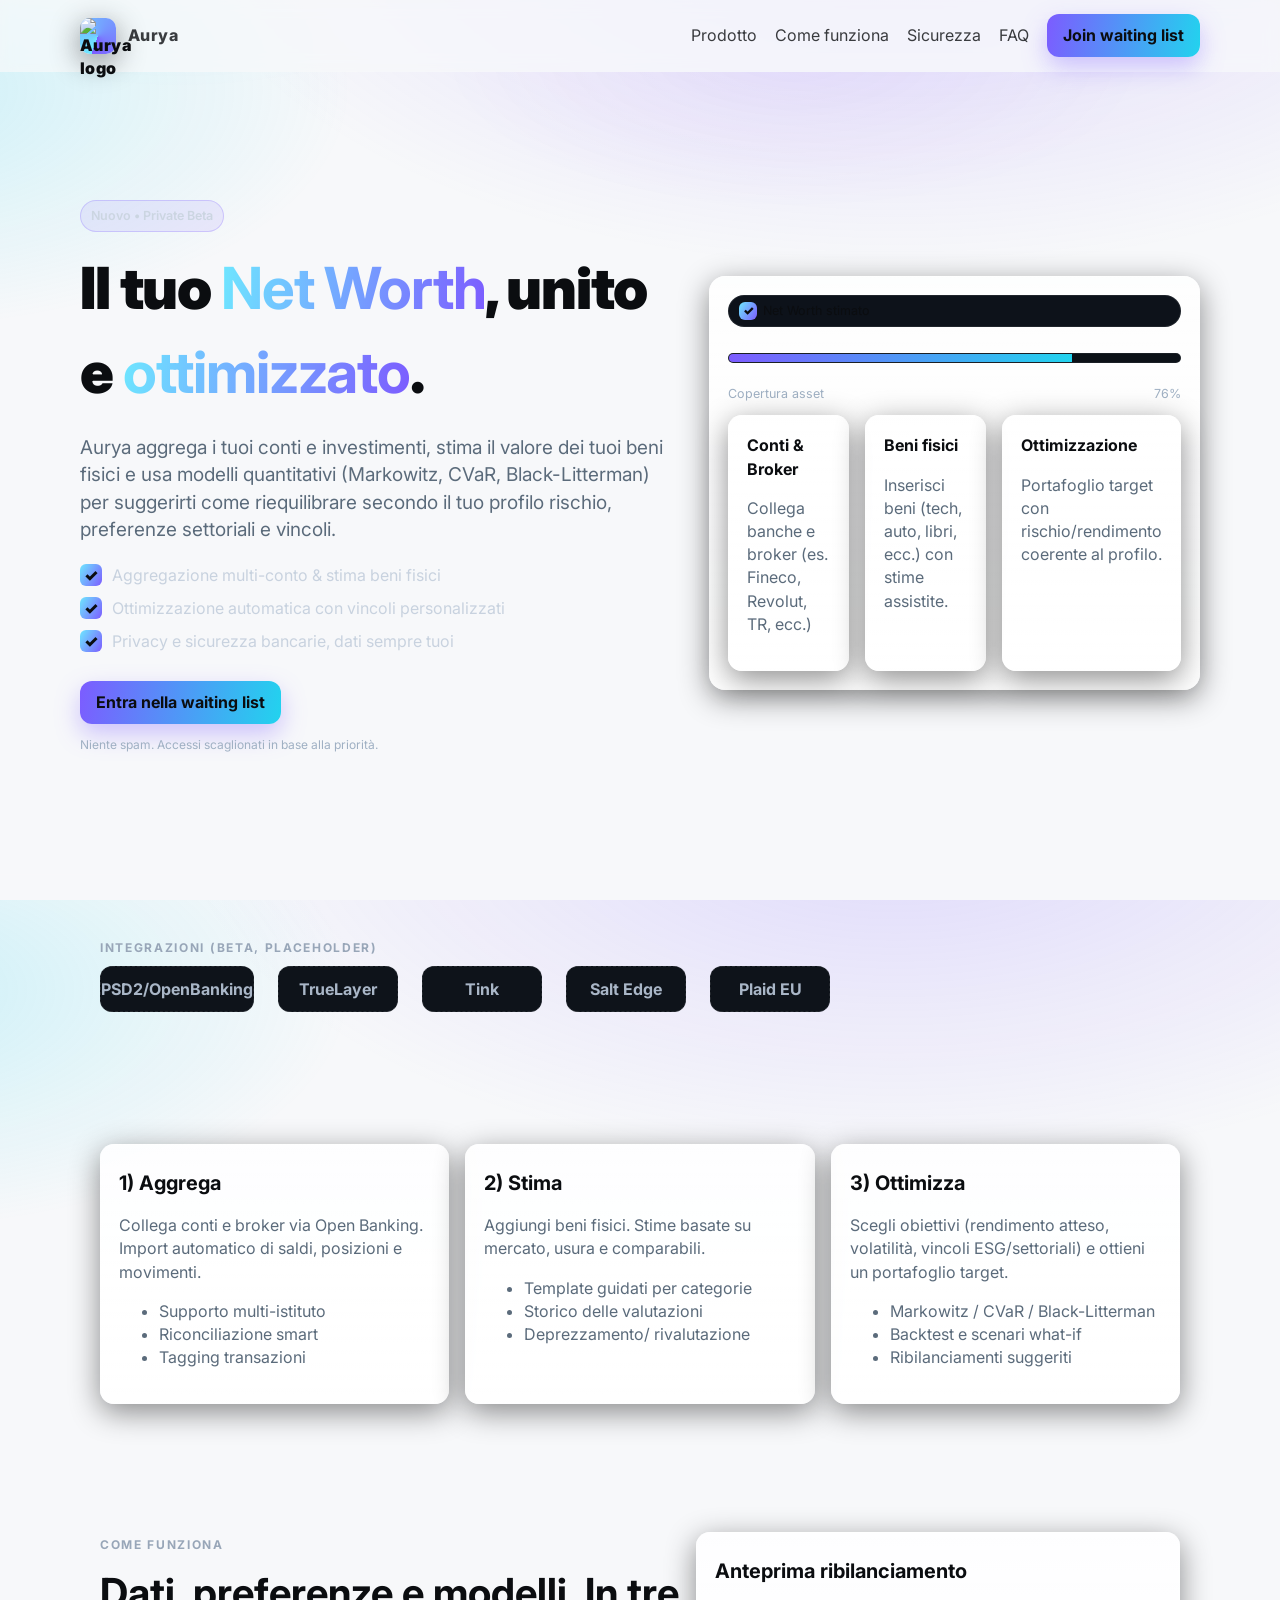
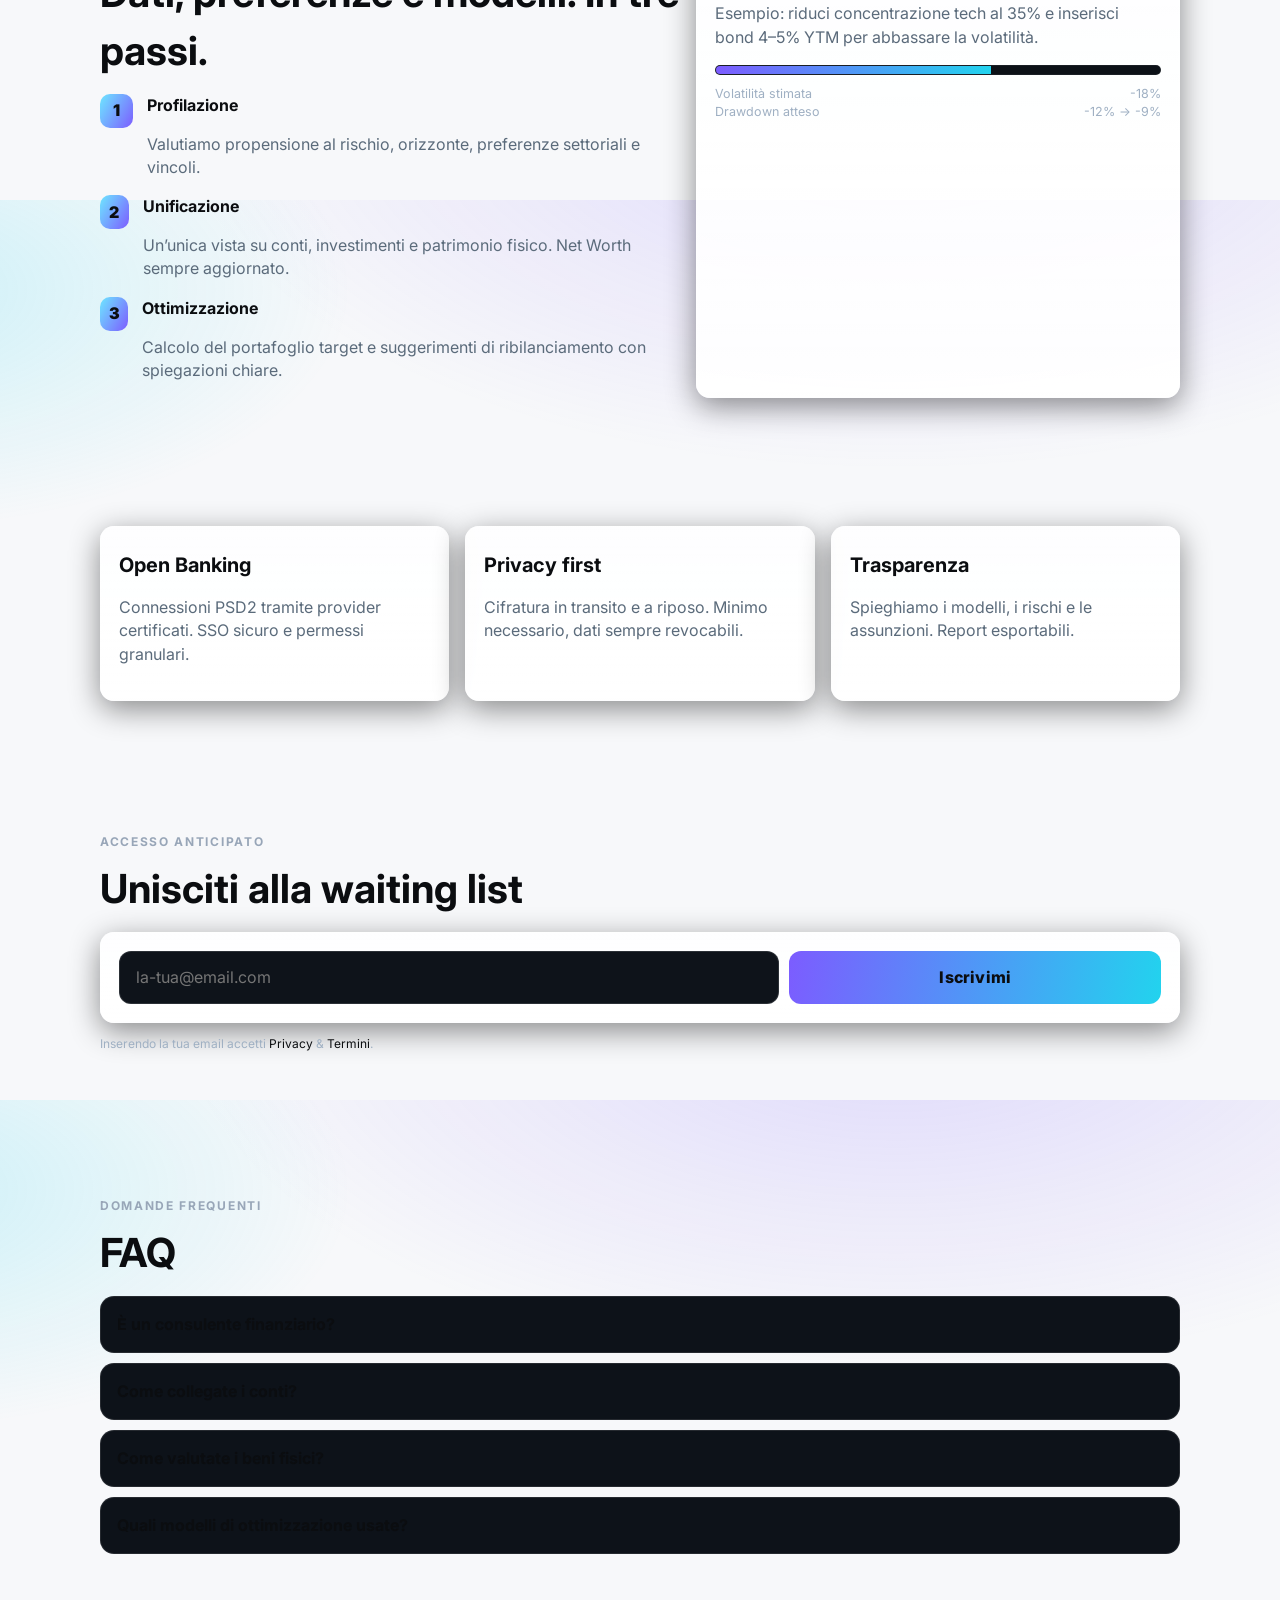
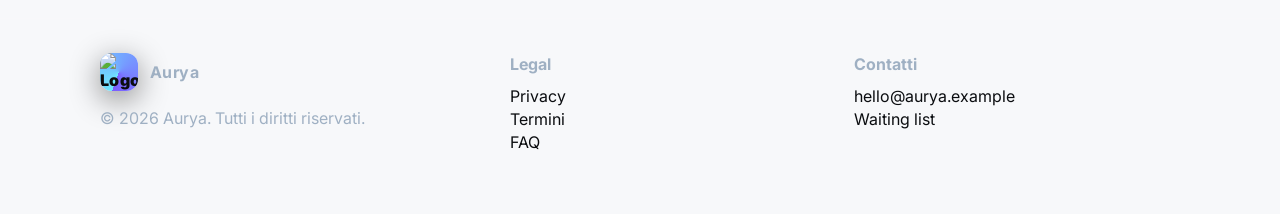
==== Website/Aurya.html @ f2fec332 "Prima versione completa: Aggregator + Website + Documents" ====
<!doctype html>
<html lang="it">
<head>
  <meta charset="utf-8" />
  <meta name="viewport" content="width=device-width, initial-scale=1" />
  <title>Aurya — Il tuo Net Worth, ottimizzato con matematica</title>
  <meta name="description" content="Aurya unisce portafogli e beni fisici per calcolare il tuo Net Worth in tempo reale e lo ottimizza con modelli quantitativi. Unisciti alla waiting list.">
  <link rel="icon" href="data:image/svg+xml,<svg xmlns=%22http://www.w3.org/2000/svg%22 viewBox=%220 0 100 100%22><text y=%22.9em%22 font-size=%2290%22>🎲</text></svg>">

  <!-- Open Graph -->
  <meta property="og:title" content="Aurya — Il tuo Net Worth, ottimizzato con matematica">
  <meta property="og:description" content="Aggrega conti, stima i tuoi beni fisici e ottimizza il portafoglio con modelli quantitativi.">
  <meta property="og:type" content="website">
  <meta property="og:image" content="https://aurya.example/og-image.png">
  <meta property="og:url" content="https://aurya.example">

  <!-- Fonts -->
  <link rel="preconnect" href="https://fonts.gstatic.com" crossorigin>
  <link href="https://fonts.googleapis.com/css2?family=Inter:wght@400;600;700;800&display=swap" rel="stylesheet">

  <style>
    :root{
      --bg: #0b0d10;
      --card: #11141a;
      --muted: #9aa4b2;
      --text: #e8eef7;
      --brand: #6ee7ff;       /* ciano */
      --brand-2:#7c5cff;      /* violet */
      --accent:#22d3ee;
      --ring: rgba(124,92,255,.35);
      --ok:#34d399; --warn:#f59e0b;
      --danger:#ef4444;
      --radius: 14px;
      --shadow: 0 8px 30px rgba(0,0,0,.45);
    }
    @media (prefers-color-scheme: light){
      :root{ --bg:#f7f8fa; --card:#ffffff; --text:#0b0d10; --muted:#5b6b7b; --ring:rgba(124,92,255,.2) }
      .hero::before{ opacity:.6 }
    }
    *{box-sizing:border-box} html,body{margin:0;height:100%}
    body{
      font-family:Inter,system-ui, -apple-system, Segoe UI, Roboto, Arial, "Apple Color Emoji","Segoe UI Emoji";
      background: radial-gradient(1200px 600px at 70% -10%, rgba(124,92,255,.20), transparent 60%),
                  radial-gradient(800px 400px at -10% 10%, rgba(34,211,238,.20), transparent 60%),
                  var(--bg);
      color:var(--text);
      line-height:1.45;
    }
    a{color:var(--text); text-decoration: none}
    .container{width:100%; max-width:1120px; margin:0 auto; padding:0 20px}

    /* Header */
    header{position:sticky; top:0; backdrop-filter:saturate(140%) blur(8px); background: color-mix(in oklab, var(--bg) 75%, transparent); z-index:40; border-bottom:1px solid rgba(255,255,255,.06)}
    .nav{display:flex; align-items:center; justify-content:space-between; padding:14px 0}
    .brand{display:flex; align-items:center; gap:12px; font-weight:800; letter-spacing:.4px}
    .logo{width:36px; height:36px; border-radius:10px; background:
      conic-gradient(from 200deg, var(--brand), var(--brand-2));
      display:grid; place-items:center; color:#0b0d10; font-weight:900; box-shadow:var(--shadow)}
    .nav a.mini{opacity:.8; transition:opacity .2s}
    .nav a.mini:hover{opacity:1}
    .cta{display:inline-grid; place-items:center; padding:10px 16px; border-radius:12px; font-weight:700; background:
      linear-gradient(100deg, var(--brand-2), var(--accent));
      box-shadow: 0 10px 24px rgba(124,92,255,.35); color:#0b0d10}
    .cta:hover{transform: translateY(-1px); transition:transform .15s}

    /* Hero */
    .hero{position:relative; overflow:hidden; border-bottom:1px solid rgba(255,255,255,.06)}
    .hero::before{
      content:"";
      position:absolute; inset:-20% -10% auto -10%;
      height:60%;
      background: radial-gradient(600px 260px at 60% 30%, rgba(126,58,242,.20), transparent 60%),
                  radial-gradient(500px 220px at 20% 10%, rgba(34,211,238,.18), transparent 60%);
      pointer-events:none; opacity:.35;
    }
    .hero-inner{display:grid; grid-template-columns:1.2fr 1fr; gap:40px; align-items:center; padding:64px 0 44px}
    @media (max-width: 920px){ .hero-inner{grid-template-columns:1fr; padding:40px 0} }
    .kicker{display:inline-flex; align-items:center; gap:10px; padding:6px 10px; border-radius:999px; background:rgba(124,92,255,.10); border:1px solid rgba(124,92,255,.25); color:#cbd5e1; font-weight:600; font-size:12.5px}
    .title{font-size: clamp(34px, 5.4vw, 58px); font-weight:900; letter-spacing:-.02em; margin:14px 0}
    .title strong{background: linear-gradient(100deg, var(--brand), var(--brand-2)); background-clip:text; -webkit-background-clip: text; color:transparent}
    .lead{font-size: clamp(16px, 2.4vw, 19px); color:var(--muted); max-width: 56ch}
    .points{display:grid; gap:10px; margin:20px 0 28px}
    .point{display:flex; align-items:flex-start; gap:10px; color:#c8d2df}
    .point .b{width:22px; height:22px; border-radius:6px; background:linear-gradient(120deg, var(--brand), var(--brand-2)); display:grid; place-items:center; font-weight:900; color:#0b0d10}
    .hero-card{
      background:linear-gradient(180deg, color-mix(in oklab, var(--card) 78%, transparent), color-mix(in oklab, var(--card) 92%, transparent));
      border:1px solid rgba(255,255,255,.08); padding:18px; border-radius:16px; box-shadow:var(--shadow)
    }
    .meter{
      margin:14px 0 10px; height:10px; background: #0c1117; border-radius:999px; overflow:hidden; border:1px solid rgba(255,255,255,.06)
    }
    .meter > span{display:block; height:100%; width:72%; background:linear-gradient(90deg, var(--brand-2), var(--accent))}
    .mini-stat{display:flex; justify-content:space-between; font-size:12.5px; color:#9fb0c3}

    /* Sections */
    section{padding:64px 0}
    .eyebrow{font-size:12px; text-transform:uppercase; letter-spacing:.14em; color:#98a6b8; font-weight:700}
    h2{font-size: clamp(26px, 4.2vw, 40px); margin:8px 0 14px}
    .grid{display:grid; gap:16px}
    .grid-3{grid-template-columns: repeat(3,1fr)}
    .grid-2{grid-template-columns: 1.2fr 1fr}
    @media (max-width: 960px){ .grid-3,.grid-2{grid-template-columns:1fr} }

    .card{
      background: linear-gradient(180deg, color-mix(in oklab, var(--card) 86%, transparent), color-mix(in oklab, var(--card) 94%, transparent));
      border:1px solid rgba(255,255,255,.08);
      border-radius: var(--radius);
      padding:18px;
      box-shadow: var(--shadow);
    }
    .card h3{margin:6px 0 6px; font-size:20px}
    .muted{color:var(--muted)}
    .chip{display:inline-flex; gap:6px; align-items:center; padding:6px 10px; border-radius:999px; background:#0d121a; border:1px solid rgba(255,255,255,.08); font-size:12.5px}
    .check{width:18px; height:18px; border-radius:6px; background:linear-gradient(120deg, var(--brand), var(--brand-2)); display:inline-grid; place-items:center; color:#0b0d10; font-weight:900}

    /* Form */
    .signup{display:grid; gap:10px; grid-template-columns:1.6fr .9fr}
    @media (max-width: 720px){ .signup{grid-template-columns:1fr} }
    input, button{
      font: inherit; border-radius:12px; padding:14px 16px; border:1px solid rgba(255,255,255,.12); background:#0e131a; color:var(--text);
      outline:none;
    }
    input:focus{border-color:var(--accent); box-shadow:0 0 0 6px var(--ring)}
    button{cursor:pointer; border:none; font-weight:800; letter-spacing:.2px; background:linear-gradient(100deg, var(--brand-2), var(--accent)); color:#0b0d10}
    button:hover{transform: translateY(-1px)}
    .note{font-size:12px; color:#9fb0c3}

    /* Marquee / logos */
    .strip{display:flex; overflow:auto; gap:24px; padding:10px 0 4px}
    .logo-badge{min-width:120px; height:46px; border-radius:12px; background:#0e131a; border:1px dashed rgba(255,255,255,.10); display:grid; place-items:center; color:#a9b6c7; font-weight:700}

    /* Steps */
    .step{display:flex; gap:14px}
    .bullet{width:34px; height:34px; border-radius:10px; background:linear-gradient(120deg, var(--brand), var(--brand-2)); display:grid; place-items:center; color:#0b0d10; font-weight:900}

    /* FAQ */
    .faq details{border:1px solid rgba(255,255,255,.1); border-radius:14px; padding:16px; background:#0d1219}
    .faq summary{cursor:pointer; font-weight:700; list-style:none}
    .faq summary::-webkit-details-marker{display:none}
    .faq details + details{margin-top:10px}
    .faq p{color:#b8c3d3}

    /* Footer */
    footer{padding:34px 0 60px; border-top:1px solid rgba(255,255,255,.06); color:#9fb0c3}
    .foot-grid{display:grid; grid-template-columns:1.2fr 1fr 1fr; gap:18px}
    @media (max-width: 960px){ .foot-grid{grid-template-columns:1fr} }

    /* Animations */
    .reveal{opacity:0; transform: translateY(10px); transition: opacity .6s ease, transform .6s ease}
    .reveal.visible{opacity:1; transform:none}
    @media (prefers-reduced-motion: reduce){
      .reveal{opacity:1; transform:none}
      button:hover{transform:none}
    }
  </style>

  <!-- JSON-LD -->
  <script type="application/ld+json">
  {
    "@context":"https://schema.org",
    "@type":"Organization",
    "name":"Aurya",
    "url":"https://aurya.example",
    "logo":"https://aurya.example/logo.png",
    "sameAs": [],
    "description":"App che aggrega conti, stima beni fisici e ottimizza il portafoglio con modelli quantitativi."
  }
  </script>
</head>

<body>
  <header>
    <div class="container nav">
      <div class="brand">
        <div class="logo">
          <img src="logo.jpg" alt="Aurya logo" style="width:100%; height:100%; object-fit:contain; border-radius:10px;">
        </div>
        <a href="#top" class="mini">Aurya</a>
      </div>
      <nav style="display:flex; gap:18px; align-items:center">
        <a class="mini" href="#prodotto">Prodotto</a>
        <a class="mini" href="#come-funziona">Come funziona</a>
        <a class="mini" href="#sicurezza">Sicurezza</a>
        <a class="mini" href="#faq">FAQ</a>
        <a class="cta" href="#waiting-list">Join waiting list</a>
      </nav>
    </div>
  </header>

  <main id="top">

    <!-- HERO -->
    <section class="hero">
      <div class="container hero-inner">
        <div>
          <span class="kicker">Nuovo • Private Beta</span>
          <h1 class="title">Il tuo <strong>Net Worth</strong>, unito e <strong>ottimizzato</strong>.</h1>
          <p class="lead">
            Aurya aggrega i tuoi conti e investimenti, stima il valore dei tuoi beni fisici
            e usa modelli quantitativi (Markowitz, CVaR, Black-Litterman) per suggerirti come
            riequilibrare secondo il tuo profilo rischio, preferenze settoriali e vincoli.
          </p>

          <div class="points">
            <div class="point"><div class="b">✓</div><div>Aggregazione multi-conto & stima beni fisici</div></div>
            <div class="point"><div class="b">✓</div><div>Ottimizzazione automatica con vincoli personalizzati</div></div>
            <div class="point"><div class="b">✓</div><div>Privacy e sicurezza bancarie, dati sempre tuoi</div></div>
          </div>

          <a class="cta" href="#waiting-list">Entra nella waiting list</a>
          <p class="note">Niente spam. Accessi scaglionati in base alla priorità.</p>
        </div>

        <div class="hero-card" aria-label="Anteprima interfaccia">
          <div style="display:grid; gap:12px">
            <div class="chip"><span class="check">✓</span>Net Worth stimato</div>
            <div class="meter"><span style="width:76%"></span></div>
            <div class="mini-stat">
              <span>Copertura asset</span><span>76%</span>
            </div>
          </div>

          <div class="grid grid-3" style="margin-top:12px">
            <div class="card">
              <strong>Conti & Broker</strong>
              <p class="muted">Collega banche e broker (es. Fineco, Revolut, TR, ecc.)</p>
            </div>
            <div class="card">
              <strong>Beni fisici</strong>
              <p class="muted">Inserisci beni (tech, auto, libri, ecc.) con stime assistite.</p>
            </div>
            <div class="card">
              <strong>Ottimizzazione</strong>
              <p class="muted">Portafoglio target con rischio/rendimento coerente al profilo.</p>
            </div>
          </div>
        </div>
      </div>
    </section>

    <!-- TRUST -->
    <section aria-labelledby="trust">
      <div class="container reveal">
        <div class="eyebrow" id="trust">Integrazioni (beta, placeholder)</div>
        <div class="strip" role="list" aria-label="Integrazioni">
          <div class="logo-badge">PSD2/OpenBanking</div>
          <div class="logo-badge">TrueLayer</div>
          <div class="logo-badge">Tink</div>
          <div class="logo-badge">Salt Edge</div>
          <div class="logo-badge">Plaid EU</div>
        </div>
      </div>
    </section>

    <!-- PRODOTTO -->
    <section id="prodotto" aria-labelledby="prodotto-h">
      <div class="container grid grid-3">
        <div class="card reveal">
          <h3>1) Aggrega</h3>
          <p class="muted">Collega conti e broker via Open Banking. Import automatico di saldi, posizioni e movimenti.</p>
          <ul class="muted">
            <li>Supporto multi-istituto</li>
            <li>Riconciliazione smart</li>
            <li>Tagging transazioni</li>
          </ul>
        </div>

        <div class="card reveal">
          <h3>2) Stima</h3>
          <p class="muted">Aggiungi beni fisici. Stime basate su mercato, usura e comparabili.</p>
          <ul class="muted">
            <li>Template guidati per categorie</li>
            <li>Storico delle valutazioni</li>
            <li>Deprezzamento/ rivalutazione</li>
          </ul>
        </div>

        <div class="card reveal">
          <h3>3) Ottimizza</h3>
          <p class="muted">Scegli obiettivi (rendimento atteso, volatilità, vincoli ESG/settoriali) e ottieni un portafoglio target.</p>
          <ul class="muted">
            <li>Markowitz / CVaR / Black-Litterman</li>
            <li>Backtest e scenari what-if</li>
            <li>Ribilanciamenti suggeriti</li>
          </ul>
        </div>
      </div>
    </section>

    <!-- COME FUNZIONA -->
    <section id="come-funziona" aria-labelledby="how-h">
      <div class="container grid grid-2">
        <div class="reveal">
          <span class="eyebrow">Come funziona</span>
          <h2 id="how-h">Dati, preferenze e modelli. In tre passi.</h2>
          <div class="step">
            <div class="bullet">1</div>
            <div>
              <strong>Profilazione</strong>
              <p class="muted">Valutiamo propensione al rischio, orizzonte, preferenze settoriali e vincoli.</p>
            </div>
          </div>
          <div class="step">
            <div class="bullet">2</div>
            <div>
              <strong>Unificazione</strong>
              <p class="muted">Un’unica vista su conti, investimenti e patrimonio fisico. Net Worth sempre aggiornato.</p>
            </div>
          </div>
          <div class="step">
            <div class="bullet">3</div>
            <div>
              <strong>Ottimizzazione</strong>
              <p class="muted">Calcolo del portafoglio target e suggerimenti di ribilanciamento con spiegazioni chiare.</p>
            </div>
          </div>
        </div>

        <div class="card reveal">
          <h3>Anteprima ribilanciamento</h3>
          <p class="muted">Esempio: riduci concentrazione tech al 35% e inserisci bond 4–5% YTM per abbassare la volatilità.</p>
          <div class="meter"><span style="width:62%"></span></div>
          <div class="mini-stat"><span>Volatilità stimata</span><span>-18%</span></div>
          <div class="mini-stat"><span>Drawdown atteso</span><span>-12% → -9%</span></div>
        </div>
      </div>
    </section>

    <!-- SICUREZZA -->
    <section id="sicurezza" aria-labelledby="sec-h">
      <div class="container grid grid-3">
        <div class="card reveal">
          <h3>Open Banking</h3>
          <p class="muted">Connessioni PSD2 tramite provider certificati. SSO sicuro e permessi granulari.</p>
        </div>
        <div class="card reveal">
          <h3>Privacy first</h3>
          <p class="muted">Cifratura in transito e a riposo. Minimo necessario, dati sempre revocabili.</p>
        </div>
        <div class="card reveal">
          <h3>Trasparenza</h3>
          <p class="muted">Spieghiamo i modelli, i rischi e le assunzioni. Report esportabili.</p>
        </div>
      </div>
    </section>

    <!-- WAITING LIST -->
    <section id="waiting-list" aria-labelledby="wl-h">
      <div class="container reveal">
        <span class="eyebrow">Accesso anticipato</span>
        <h2 id="wl-h">Unisciti alla waiting list</h2>
        <form id="wl-form" class="signup card" action="https://formspree.io/f/your-id-here" method="POST" novalidate>
          <input type="email" id="email" name="email" placeholder="la-tua@email.com" aria-label="Email" required />
          <button type="submit" aria-label="Iscriviti alla waiting list">Iscrivimi</button>
          <input type="hidden" name="source" value="Aurya-landing">
          <input type="hidden" name="plan" value="private-beta">
        </form>
        <p class="note" id="wl-note">Inserendo la tua email accetti <a href="#privacy">Privacy</a> & <a href="#termini">Termini</a>.</p>
        <div id="wl-msg" role="status" aria-live="polite" class="note"></div>
      </div>
    </section>

    <!-- FAQ -->
    <section id="faq" class="faq" aria-labelledby="faq-h">
      <div class="container reveal">
        <span class="eyebrow">Domande frequenti</span>
        <h2 id="faq-h">FAQ</h2>
        <details>
          <summary>È un consulente finanziario?</summary>
          <p>No. Aurya è uno strumento informativo/educativo. Le decisioni restano dell’utente; potremmo integrare partner regolati per l’esecuzione.</p>
        </details>
        <details>
          <summary>Come collegate i conti?</summary>
          <p>Tramite provider PSD2/Open Banking (es. TrueLayer/Tink). Autorizzi l’accesso in sola lettura e puoi revocarlo quando vuoi.</p>
        </details>
        <details>
          <summary>Come valutate i beni fisici?</summary>
          <p>Template per categoria, curve di deprezzamento e comparabili di mercato. L’utente può sovrascrivere le stime.</p>
        </details>
        <details>
          <summary>Quali modelli di ottimizzazione usate?</summary>
          <p>Portafogli media-varianza (Markowitz), ottimizzazione CVaR e Black-Litterman, con vincoli personalizzabili (settori, ESG, liquidità).</p>
        </details>
      </div>
    </section>

  </main>

  <footer id="privacy">
    <div class="container foot-grid">
      <div>
        <div class="brand" style="margin-bottom:10px">
          <div class="logo" style="width:38px; height:38px; border-radius:12px; overflow:hidden;">
            <img src="logo.jpg" alt="Logo Aurya" style="width:100%; height:100%; object-fit:contain;">
          </div>
          <strong>Aurya</strong>
        </div>
        <p>© <span id="year"></span> Aurya. Tutti i diritti riservati.</p>
      </div>
      <div>
        <strong>Legal</strong>
        <ul style="list-style:none; padding:0; margin:8px 0 0">
          <li><a href="#privacy">Privacy</a></li>
          <li id="termini"><a href="#termini">Termini</a></li>
          <li><a href="#faq">FAQ</a></li>
        </ul>
      </div>
      <div>
        <strong>Contatti</strong>
        <ul style="list-style:none; padding:0; margin:8px 0 0">
          <li><a href="mailto:hello@aurya.example">hello@aurya.example</a></li>
          <li><a href="#waiting-list">Waiting list</a></li>
        </ul>
      </div>
    </div>
  </footer>

  <script>
    // Smooth scroll
    document.querySelectorAll('a[href^="#"]').forEach(a=>{
      a.addEventListener('click', e=>{
        const id = a.getAttribute('href').slice(1);
        const el = document.getElementById(id);
        if(el){ e.preventDefault(); el.scrollIntoView({behavior:'smooth', block:'start'}); }
      })
    });

    // Reveal on scroll
    const io = new IntersectionObserver((entries)=>{
      entries.forEach(e=>{
        if(e.isIntersecting){ e.target.classList.add('visible'); io.unobserve(e.target); }
      })
    },{ threshold:.12 });
    document.querySelectorAll('.reveal').forEach(el=> io.observe(el));

    // Year
    document.getElementById('year').textContent = new Date().getFullYear();

    // Waiting list validation + graceful submit
    const form = document.getElementById('wl-form');
    const email = document.getElementById('email');
    const note = document.getElementById('wl-note');
    const msg = document.getElementById('wl-msg');

    const validEmail = v => /^[^\s@]+@[^\s@]+\.[^\s@]+$/.test(v);

    form.addEventListener('submit', async (e)=>{
      e.preventDefault();
      msg.textContent = "";
      const v = email.value.trim();

      if(!validEmail(v)){
        email.focus();
        email.setAttribute('aria-invalid','true');
        msg.style.color = 'var(--danger)';
        msg.textContent = "Inserisci un'email valida.";
        return;
      }
      email.removeAttribute('aria-invalid');

      // POST to Formspree (replace action URL)
      try{
        const res = await fetch(form.action, {
          method:'POST',
          headers:{'Accept':'application/json'},
          body: new FormData(form)
        });
        if(res.ok){
          form.reset();
          msg.style.color = 'var(--ok)';
          msg.textContent = "Perfetto! Ti abbiamo aggiunto alla waiting list. Ti avviseremo al lancio.";
          note.style.display='none';
        }else{
          msg.style.color = 'var(--warn)';
          msg.textContent = "Quasi fatto. Problema temporaneo con il server — riprova tra poco.";
        }
      }catch(err){
        msg.style.color = 'var(--warn)';
        msg.textContent = "Connessione assente. Riprova quando sei online.";
      }
    });
  </script>
</body>
</html>
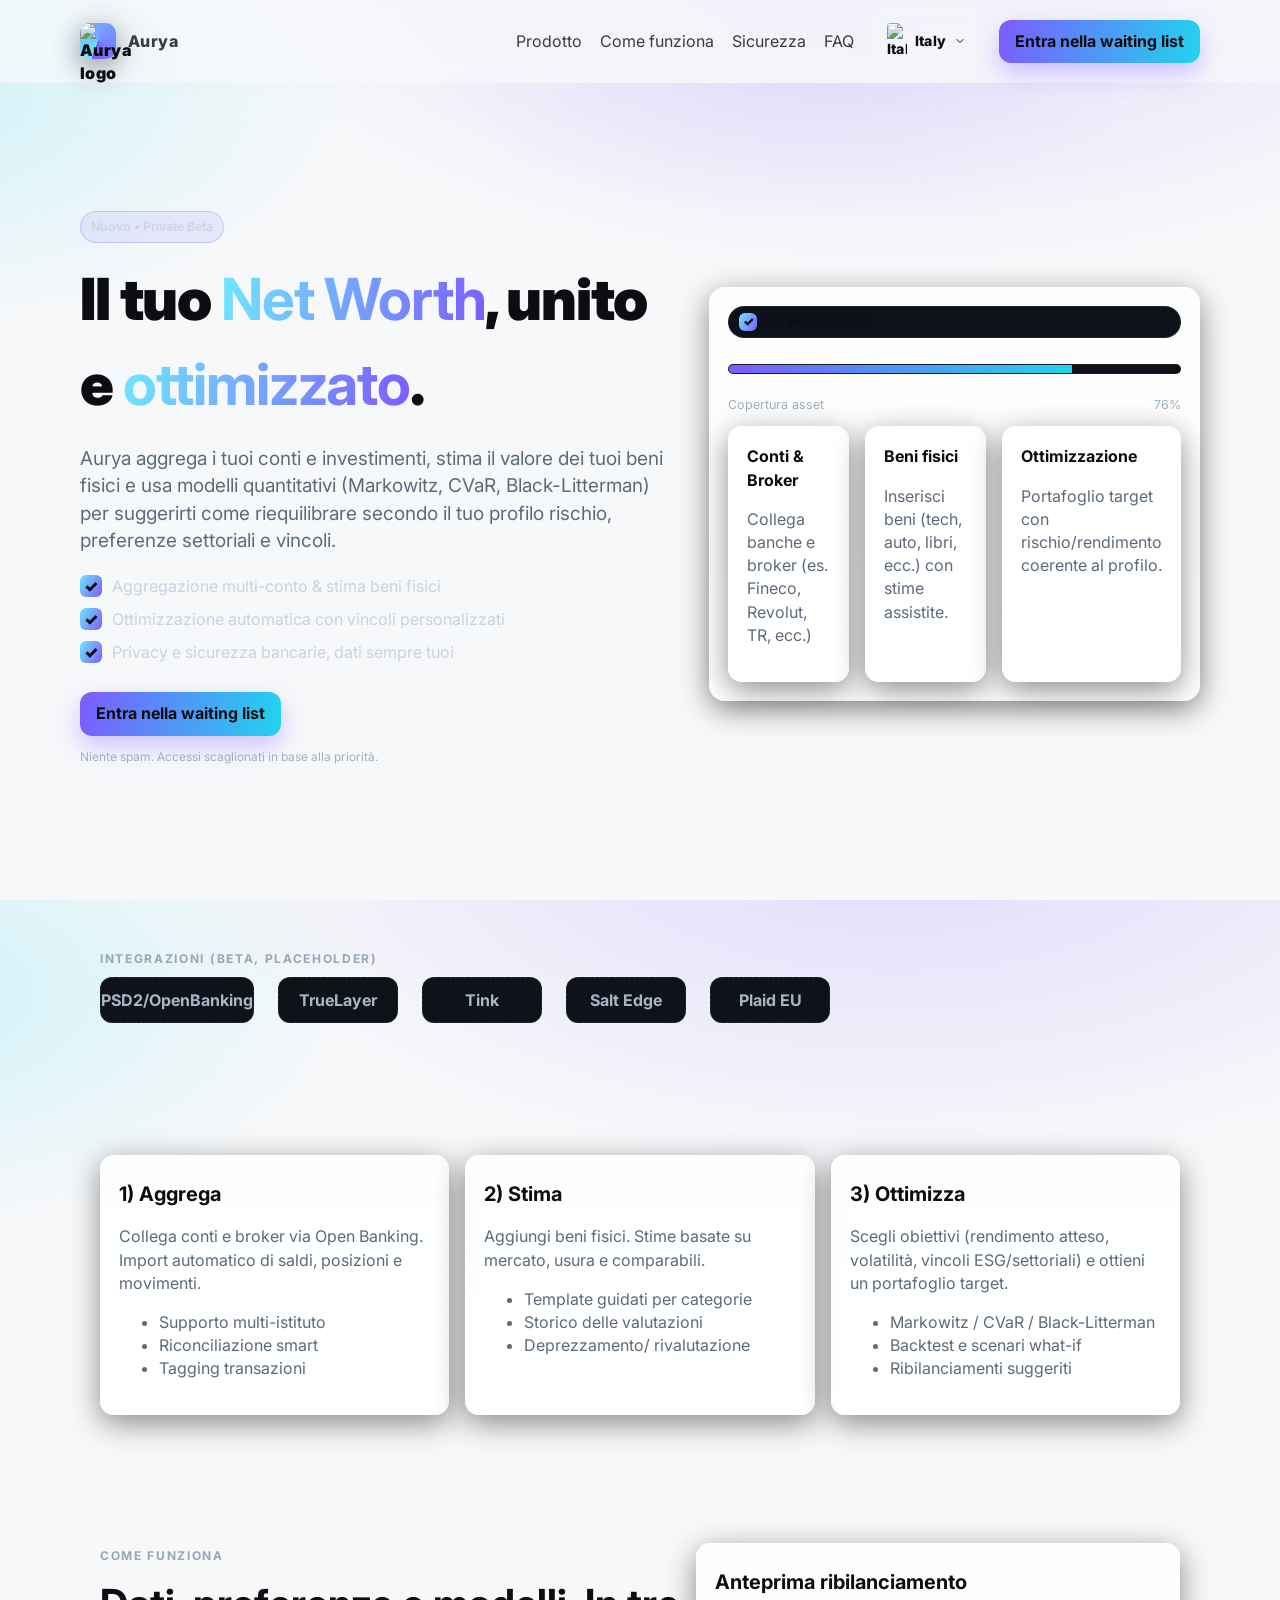
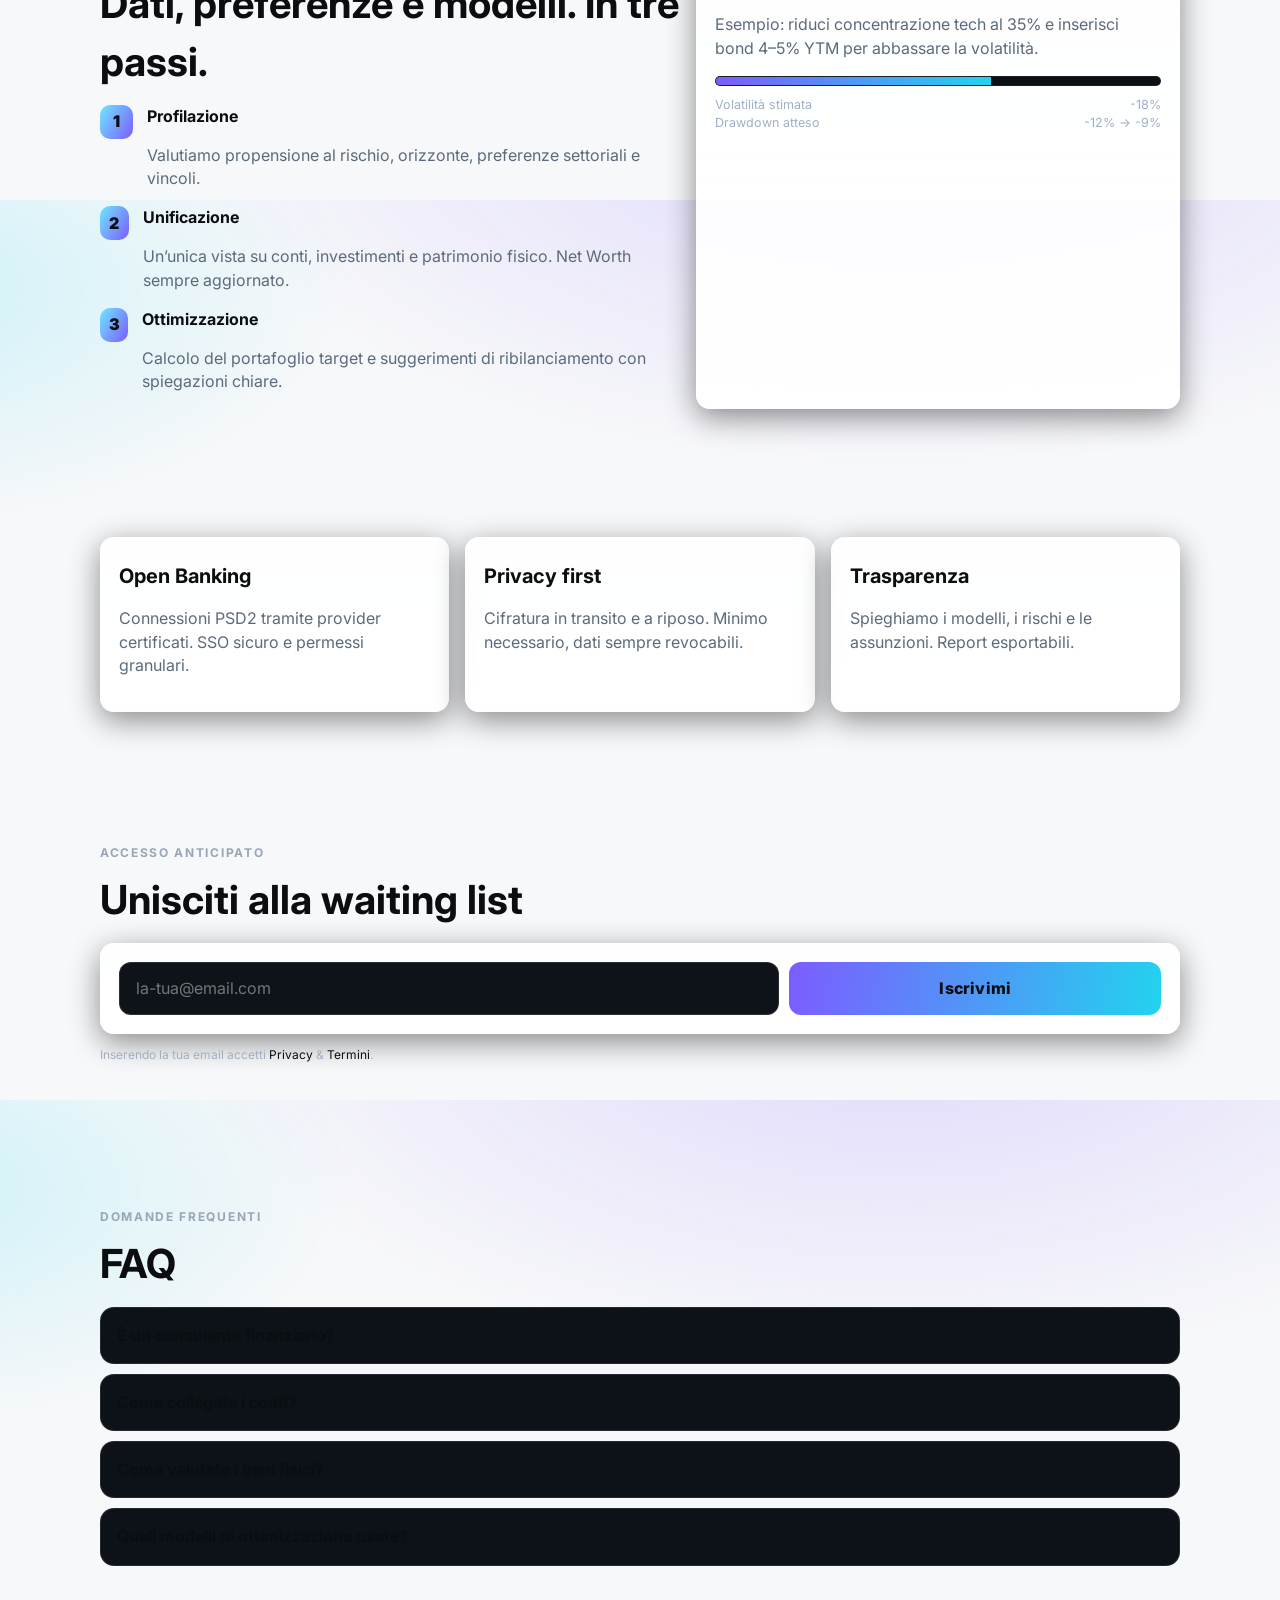
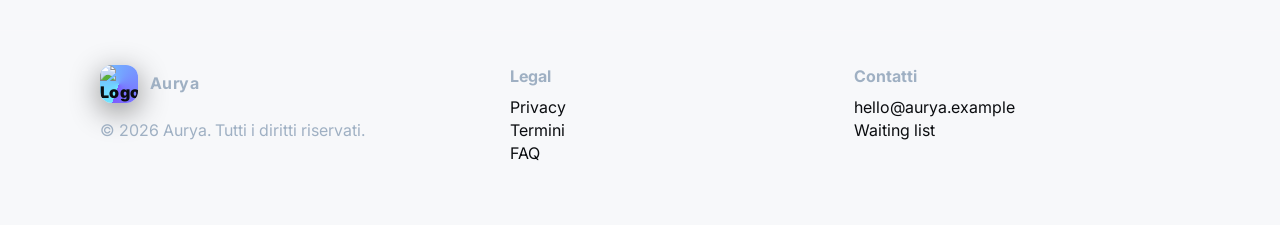
==== commit 29916077: "Update Aurya.html Language switcher implementation" ====
--- a/Website/Aurya.html
+++ b/Website/Aurya.html
@@ -152,6 +152,81 @@
       .reveal{opacity:1; transform:none}
       button:hover{transform:none}
     }
+
+    .lang-wrapper { position: relative; }
+
+    .lang-btn {
+      display: flex;
+      align-items: center;
+      gap: 8px;
+      background: rgba(255,255,255,0.08);
+      border: 1px solid rgba(255,255,255,0.2);
+      padding: 8px 14px;
+      border-radius: 14px;
+      cursor: pointer;
+      color: var(--text);
+      font-size: 14px;
+      transition: background 0.2s;
+    }
+
+    .lang-btn img {
+      width: 20px;
+      height: auto;
+      border-radius: 4px;
+    }
+
+    .lang-btn:hover {
+      background: rgba(255,255,255,0.14);
+    }
+
+    .lang-dropdown {
+      display: none;
+      position: absolute;
+      top: 46px;
+      right: 0;
+      background: #11141a;
+      border: 1px solid rgba(255,255,255,0.15);
+      border-radius: 14px;
+      width: 180px;
+      box-shadow: 0 8px 24px rgba(0,0,0,0.35);
+      padding: 6px;
+      z-index: 200;
+    }
+
+    .lang-option {
+      display: flex;
+      align-items: center;
+      gap: 10px;
+      padding: 10px;
+      border-radius: 10px;
+      cursor: pointer;
+      font-size: 14px;
+      color: var(--text);
+    }
+
+    .lang-option img {
+      width: 20px;
+      border-radius: 4px;
+    }
+
+    .lang-option:hover {
+      background: rgba(255,255,255,0.08);
+    }
+
+    .lang-open #lang-dropdown {
+      display: block;
+    }
+
+    .lang-open #lang-arrow {
+      transform: rotate(180deg);
+      transition: transform 0.2s;
+    }
+
+    #lang-arrow {
+      transition: transform 0.2s;
+    }
+
+
   </style>
 
   <!-- JSON-LD -->
@@ -178,11 +253,34 @@
         <a href="#top" class="mini">Aurya</a>
       </div>
       <nav style="display:flex; gap:18px; align-items:center">
-        <a class="mini" href="#prodotto">Prodotto</a>
-        <a class="mini" href="#come-funziona">Come funziona</a>
-        <a class="mini" href="#sicurezza">Sicurezza</a>
-        <a class="mini" href="#faq">FAQ</a>
-        <a class="cta" href="#waiting-list">Join waiting list</a>
+        <a class="mini" href="#prodotto" data-i18n="nav_product">Prodotto</a>
+        <a class="mini" href="#come-funziona" data-i18n="nav_how">Come funziona</a>
+        <a class="mini" href="#sicurezza" data-i18n="nav_security">Sicurezza</a>
+        <a class="mini" href="#faq" data-i18n="nav_faq">FAQ</a>
+
+        <!-- Language switcher -->
+        <div class="lang-wrapper">
+          <button class="lang-btn" id="lang-btn">
+            <img id="lang-flag" src="https://flagcdn.com/w40/it.png" alt="Italy">
+            <span id="lang-label">Italy</span>
+            <svg id="lang-arrow" width="12" height="12" viewBox="0 0 24 24" fill="none">
+              <path d="M6 9l6 6 6-6" stroke="currentColor" stroke-width="2" stroke-linecap="round"/>
+            </svg>
+          </button>
+
+          <div class="lang-dropdown" id="lang-dropdown">
+            <div class="lang-option" data-lang="it">
+              <img src="https://flagcdn.com/w40/it.png" alt="Italy">
+              Italy
+            </div>
+            <div class="lang-option" data-lang="en">
+              <img src="https://flagcdn.com/w40/gb.png" alt="United Kingdom">
+              United Kingdom
+            </div>
+          </div>
+        </div>
+
+        <a class="cta" href="#waiting-list" data-i18n="nav_waiting">Entra nella waiting list</a>
       </nav>
     </div>
   </header>
@@ -193,45 +291,56 @@
     <section class="hero">
       <div class="container hero-inner">
         <div>
-          <span class="kicker">Nuovo • Private Beta</span>
-          <h1 class="title">Il tuo <strong>Net Worth</strong>, unito e <strong>ottimizzato</strong>.</h1>
-          <p class="lead">
+          <span class="kicker" data-i18n="hero_kicker">Nuovo • Private Beta</span>
+          <h1 class="title" data-i18n="hero_title">
+            Il tuo <strong>Net Worth</strong>, unito e <strong>ottimizzato</strong>.
+          </h1>
+          <p class="lead" data-i18n="hero_lead">
             Aurya aggrega i tuoi conti e investimenti, stima il valore dei tuoi beni fisici
             e usa modelli quantitativi (Markowitz, CVaR, Black-Litterman) per suggerirti come
             riequilibrare secondo il tuo profilo rischio, preferenze settoriali e vincoli.
           </p>
 
           <div class="points">
-            <div class="point"><div class="b">✓</div><div>Aggregazione multi-conto & stima beni fisici</div></div>
-            <div class="point"><div class="b">✓</div><div>Ottimizzazione automatica con vincoli personalizzati</div></div>
-            <div class="point"><div class="b">✓</div><div>Privacy e sicurezza bancarie, dati sempre tuoi</div></div>
+            <div class="point">
+              <div class="b">✓</div>
+              <div data-i18n="hero_point1">Aggregazione multi-conto &amp; stima beni fisici</div>
+            </div>
+            <div class="point">
+              <div class="b">✓</div>
+              <div data-i18n="hero_point2">Ottimizzazione automatica con vincoli personalizzati</div>
+            </div>
+            <div class="point">
+              <div class="b">✓</div>
+              <div data-i18n="hero_point3">Privacy e sicurezza bancarie, dati sempre tuoi</div>
+            </div>
           </div>
 
-          <a class="cta" href="#waiting-list">Entra nella waiting list</a>
-          <p class="note">Niente spam. Accessi scaglionati in base alla priorità.</p>
+          <a class="cta" href="#waiting-list" data-i18n="hero_cta">Entra nella waiting list</a>
+          <p class="note" data-i18n="hero_note">Niente spam. Accessi scaglionati in base alla priorità.</p>
         </div>
 
         <div class="hero-card" aria-label="Anteprima interfaccia">
           <div style="display:grid; gap:12px">
-            <div class="chip"><span class="check">✓</span>Net Worth stimato</div>
+            <div class="chip"><span class="check">✓</span><span data-i18n="hero_chip_networth">Net Worth stimato</span></div>
             <div class="meter"><span style="width:76%"></span></div>
             <div class="mini-stat">
-              <span>Copertura asset</span><span>76%</span>
+              <span data-i18n="hero_meter_label">Copertura asset</span><span>76%</span>
             </div>
           </div>
 
           <div class="grid grid-3" style="margin-top:12px">
             <div class="card">
-              <strong>Conti & Broker</strong>
-              <p class="muted">Collega banche e broker (es. Fineco, Revolut, TR, ecc.)</p>
+              <strong data-i18n="hero_card1_title">Conti &amp; Broker</strong>
+              <p class="muted" data-i18n="hero_card1_body">Collega banche e broker (es. Fineco, Revolut, TR, ecc.)</p>
             </div>
             <div class="card">
-              <strong>Beni fisici</strong>
-              <p class="muted">Inserisci beni (tech, auto, libri, ecc.) con stime assistite.</p>
+              <strong data-i18n="hero_card2_title">Beni fisici</strong>
+              <p class="muted" data-i18n="hero_card2_body">Inserisci beni (tech, auto, libri, ecc.) con stime assistite.</p>
             </div>
             <div class="card">
-              <strong>Ottimizzazione</strong>
-              <p class="muted">Portafoglio target con rischio/rendimento coerente al profilo.</p>
+              <strong data-i18n="hero_card3_title">Ottimizzazione</strong>
+              <p class="muted" data-i18n="hero_card3_body">Portafoglio target con rischio/rendimento coerente al profilo.</p>
             </div>
           </div>
         </div>
@@ -241,7 +350,7 @@
     <!-- TRUST -->
     <section aria-labelledby="trust">
       <div class="container reveal">
-        <div class="eyebrow" id="trust">Integrazioni (beta, placeholder)</div>
+        <div class="eyebrow" id="trust" data-i18n="trust_eyebrow">Integrazioni (beta, placeholder)</div>
         <div class="strip" role="list" aria-label="Integrazioni">
           <div class="logo-badge">PSD2/OpenBanking</div>
           <div class="logo-badge">TrueLayer</div>
@@ -256,32 +365,32 @@
     <section id="prodotto" aria-labelledby="prodotto-h">
       <div class="container grid grid-3">
         <div class="card reveal">
-          <h3>1) Aggrega</h3>
-          <p class="muted">Collega conti e broker via Open Banking. Import automatico di saldi, posizioni e movimenti.</p>
+          <h3 data-i18n="product_card1_title">1) Aggrega</h3>
+          <p class="muted" data-i18n="product_card1_body">Collega conti e broker via Open Banking. Import automatico di saldi, posizioni e movimenti.</p>
           <ul class="muted">
-            <li>Supporto multi-istituto</li>
-            <li>Riconciliazione smart</li>
-            <li>Tagging transazioni</li>
+            <li data-i18n="product_card1_li1">Supporto multi-istituto</li>
+            <li data-i18n="product_card1_li2">Riconciliazione smart</li>
+            <li data-i18n="product_card1_li3">Tagging transazioni</li>
           </ul>
         </div>
 
         <div class="card reveal">
-          <h3>2) Stima</h3>
-          <p class="muted">Aggiungi beni fisici. Stime basate su mercato, usura e comparabili.</p>
+          <h3 data-i18n="product_card2_title">2) Stima</h3>
+          <p class="muted" data-i18n="product_card2_body">Aggiungi beni fisici. Stime basate su mercato, usura e comparabili.</p>
           <ul class="muted">
-            <li>Template guidati per categorie</li>
-            <li>Storico delle valutazioni</li>
-            <li>Deprezzamento/ rivalutazione</li>
+            <li data-i18n="product_card2_li1">Template guidati per categorie</li>
+            <li data-i18n="product_card2_li2">Storico delle valutazioni</li>
+            <li data-i18n="product_card2_li3">Deprezzamento/ rivalutazione</li>
           </ul>
         </div>
 
         <div class="card reveal">
-          <h3>3) Ottimizza</h3>
-          <p class="muted">Scegli obiettivi (rendimento atteso, volatilità, vincoli ESG/settoriali) e ottieni un portafoglio target.</p>
+          <h3 data-i18n="product_card3_title">3) Ottimizza</h3>
+          <p class="muted" data-i18n="product_card3_body">Scegli obiettivi (rendimento atteso, volatilità, vincoli ESG/settoriali) e ottieni un portafoglio target.</p>
           <ul class="muted">
-            <li>Markowitz / CVaR / Black-Litterman</li>
-            <li>Backtest e scenari what-if</li>
-            <li>Ribilanciamenti suggeriti</li>
+            <li data-i18n="product_card3_li1">Markowitz / CVaR / Black-Litterman</li>
+            <li data-i18n="product_card3_li2">Backtest e scenari what-if</li>
+            <li data-i18n="product_card3_li3">Ribilanciamenti suggeriti</li>
           </ul>
         </div>
       </div>
@@ -291,37 +400,37 @@
     <section id="come-funziona" aria-labelledby="how-h">
       <div class="container grid grid-2">
         <div class="reveal">
-          <span class="eyebrow">Come funziona</span>
-          <h2 id="how-h">Dati, preferenze e modelli. In tre passi.</h2>
+          <span class="eyebrow" data-i18n="how_eyebrow">Come funziona</span>
+          <h2 id="how-h" data-i18n="how_title">Dati, preferenze e modelli. In tre passi.</h2>
           <div class="step">
             <div class="bullet">1</div>
             <div>
-              <strong>Profilazione</strong>
-              <p class="muted">Valutiamo propensione al rischio, orizzonte, preferenze settoriali e vincoli.</p>
+              <strong data-i18n="step1_title">Profilazione</strong>
+              <p class="muted" data-i18n="step1_body">Valutiamo propensione al rischio, orizzonte, preferenze settoriali e vincoli.</p>
             </div>
           </div>
           <div class="step">
             <div class="bullet">2</div>
             <div>
-              <strong>Unificazione</strong>
-              <p class="muted">Un’unica vista su conti, investimenti e patrimonio fisico. Net Worth sempre aggiornato.</p>
+              <strong data-i18n="step2_title">Unificazione</strong>
+              <p class="muted" data-i18n="step2_body">Un’unica vista su conti, investimenti e patrimonio fisico. Net Worth sempre aggiornato.</p>
             </div>
           </div>
           <div class="step">
             <div class="bullet">3</div>
             <div>
-              <strong>Ottimizzazione</strong>
-              <p class="muted">Calcolo del portafoglio target e suggerimenti di ribilanciamento con spiegazioni chiare.</p>
+              <strong data-i18n="step3_title">Ottimizzazione</strong>
+              <p class="muted" data-i18n="step3_body">Calcolo del portafoglio target e suggerimenti di ribilanciamento con spiegazioni chiare.</p>
             </div>
           </div>
         </div>
 
         <div class="card reveal">
-          <h3>Anteprima ribilanciamento</h3>
-          <p class="muted">Esempio: riduci concentrazione tech al 35% e inserisci bond 4–5% YTM per abbassare la volatilità.</p>
+          <h3 data-i18n="rebalance_title">Anteprima ribilanciamento</h3>
+          <p class="muted" data-i18n="rebalance_body">Esempio: riduci concentrazione tech al 35% e inserisci bond 4–5% YTM per abbassare la volatilità.</p>
           <div class="meter"><span style="width:62%"></span></div>
-          <div class="mini-stat"><span>Volatilità stimata</span><span>-18%</span></div>
-          <div class="mini-stat"><span>Drawdown atteso</span><span>-12% → -9%</span></div>
+          <div class="mini-stat"><span data-i18n="rebalance_vol_label">Volatilità stimata</span><span>-18%</span></div>
+          <div class="mini-stat"><span data-i18n="rebalance_dd_label">Drawdown atteso</span><span>-12% → -9%</span></div>
         </div>
       </div>
     </section>
@@ -330,16 +439,16 @@
     <section id="sicurezza" aria-labelledby="sec-h">
       <div class="container grid grid-3">
         <div class="card reveal">
-          <h3>Open Banking</h3>
-          <p class="muted">Connessioni PSD2 tramite provider certificati. SSO sicuro e permessi granulari.</p>
+          <h3 data-i18n="security_card1_title">Open Banking</h3>
+          <p class="muted" data-i18n="security_card1_body">Connessioni PSD2 tramite provider certificati. SSO sicuro e permessi granulari.</p>
         </div>
         <div class="card reveal">
-          <h3>Privacy first</h3>
-          <p class="muted">Cifratura in transito e a riposo. Minimo necessario, dati sempre revocabili.</p>
+          <h3 data-i18n="security_card2_title">Privacy first</h3>
+          <p class="muted" data-i18n="security_card2_body">Cifratura in transito e a riposo. Minimo necessario, dati sempre revocabili.</p>
         </div>
         <div class="card reveal">
-          <h3>Trasparenza</h3>
-          <p class="muted">Spieghiamo i modelli, i rischi e le assunzioni. Report esportabili.</p>
+          <h3 data-i18n="security_card3_title">Trasparenza</h3>
+          <p class="muted" data-i18n="security_card3_body">Spieghiamo i modelli, i rischi e le assunzioni. Report esportabili.</p>
         </div>
       </div>
     </section>
@@ -347,15 +456,24 @@
     <!-- WAITING LIST -->
     <section id="waiting-list" aria-labelledby="wl-h">
       <div class="container reveal">
-        <span class="eyebrow">Accesso anticipato</span>
-        <h2 id="wl-h">Unisciti alla waiting list</h2>
+        <span class="eyebrow" id="wl-h" data-i18n="wl_eyebrow">Accesso anticipato</span>
+        <h2 data-i18n="wl_title">Unisciti alla waiting list</h2>
         <form id="wl-form" class="signup card" action="https://formspree.io/f/your-id-here" method="POST" novalidate>
-          <input type="email" id="email" name="email" placeholder="la-tua@email.com" aria-label="Email" required />
-          <button type="submit" aria-label="Iscriviti alla waiting list">Iscrivimi</button>
+          <input
+            type="email"
+            id="email"
+            name="email"
+            placeholder="la-tua@email.com"
+            aria-label="Email"
+            required
+          />
+          <button type="submit" aria-label="Iscriviti alla waiting list" data-i18n="wl_btn">Iscrivimi</button>
           <input type="hidden" name="source" value="Aurya-landing">
           <input type="hidden" name="plan" value="private-beta">
         </form>
-        <p class="note" id="wl-note">Inserendo la tua email accetti <a href="#privacy">Privacy</a> & <a href="#termini">Termini</a>.</p>
+        <p class="note" id="wl-note" data-i18n="wl_note">
+          Inserendo la tua email accetti <a href="#privacy">Privacy</a> &amp; <a href="#termini">Termini</a>.
+        </p>
         <div id="wl-msg" role="status" aria-live="polite" class="note"></div>
       </div>
     </section>
@@ -363,23 +481,23 @@
     <!-- FAQ -->
     <section id="faq" class="faq" aria-labelledby="faq-h">
       <div class="container reveal">
-        <span class="eyebrow">Domande frequenti</span>
-        <h2 id="faq-h">FAQ</h2>
+        <span class="eyebrow" data-i18n="faq_eyebrow">Domande frequenti</span>
+        <h2 id="faq-h" data-i18n="faq_title">FAQ</h2>
         <details>
-          <summary>È un consulente finanziario?</summary>
-          <p>No. Aurya è uno strumento informativo/educativo. Le decisioni restano dell’utente; potremmo integrare partner regolati per l’esecuzione.</p>
+          <summary data-i18n="faq1_q">È un consulente finanziario?</summary>
+          <p data-i18n="faq1_a">No. Aurya è uno strumento informativo/educativo. Le decisioni restano dell’utente; potremmo integrare partner regolati per l’esecuzione.</p>
         </details>
         <details>
-          <summary>Come collegate i conti?</summary>
-          <p>Tramite provider PSD2/Open Banking (es. TrueLayer/Tink). Autorizzi l’accesso in sola lettura e puoi revocarlo quando vuoi.</p>
+          <summary data-i18n="faq2_q">Come collegate i conti?</summary>
+          <p data-i18n="faq2_a">Tramite provider PSD2/Open Banking (es. TrueLayer/Tink). Autorizzi l’accesso in sola lettura e puoi revocarlo quando vuoi.</p>
         </details>
         <details>
-          <summary>Come valutate i beni fisici?</summary>
-          <p>Template per categoria, curve di deprezzamento e comparabili di mercato. L’utente può sovrascrivere le stime.</p>
+          <summary data-i18n="faq3_q">Come valutate i beni fisici?</summary>
+          <p data-i18n="faq3_a">Template per categoria, curve di deprezzamento e comparabili di mercato. L’utente può sovrascrivere le stime.</p>
         </details>
         <details>
-          <summary>Quali modelli di ottimizzazione usate?</summary>
-          <p>Portafogli media-varianza (Markowitz), ottimizzazione CVaR e Black-Litterman, con vincoli personalizzabili (settori, ESG, liquidità).</p>
+          <summary data-i18n="faq4_q">Quali modelli di ottimizzazione usate?</summary>
+          <p data-i18n="faq4_a">Portafogli media-varianza (Markowitz), ottimizzazione CVaR e Black-Litterman, con vincoli personalizzabili (settori, ESG, liquidità).</p>
         </details>
       </div>
     </section>
@@ -395,27 +513,261 @@
           </div>
           <strong>Aurya</strong>
         </div>
-        <p>© <span id="year"></span> Aurya. Tutti i diritti riservati.</p>
+        <p>© <span id="year"></span> Aurya. <span data-i18n="footer_rights">Tutti i diritti riservati.</span></p>
       </div>
       <div>
-        <strong>Legal</strong>
+        <strong data-i18n="footer_legal_title">Legal</strong>
         <ul style="list-style:none; padding:0; margin:8px 0 0">
-          <li><a href="#privacy">Privacy</a></li>
-          <li id="termini"><a href="#termini">Termini</a></li>
-          <li><a href="#faq">FAQ</a></li>
+          <li><a href="#privacy" data-i18n="footer_privacy">Privacy</a></li>
+          <li id="termini"><a href="#termini" data-i18n="footer_terms">Termini</a></li>
+          <li><a href="#faq" data-i18n="footer_faq">FAQ</a></li>
         </ul>
       </div>
       <div>
-        <strong>Contatti</strong>
+        <strong data-i18n="footer_contact_title">Contatti</strong>
         <ul style="list-style:none; padding:0; margin:8px 0 0">
           <li><a href="mailto:hello@aurya.example">hello@aurya.example</a></li>
-          <li><a href="#waiting-list">Waiting list</a></li>
+          <li><a href="#waiting-list" data-i18n="footer_waiting">Waiting list</a></li>
         </ul>
       </div>
     </div>
   </footer>
 
   <script>
+    // TRANSLATIONS
+    const translations = {
+      it: {
+        nav_product: "Prodotto",
+        nav_how: "Come funziona",
+        nav_security: "Sicurezza",
+        nav_faq: "FAQ",
+        nav_waiting: "Entra nella waiting list",
+
+        hero_kicker: "Nuovo • Private Beta",
+        hero_title: "Il tuo <strong>Net Worth</strong>, unito e <strong>ottimizzato</strong>.",
+        hero_lead: "Aurya aggrega i tuoi conti e investimenti, stima il valore dei tuoi beni fisici e usa modelli quantitativi (Markowitz, CVaR, Black-Litterman) per suggerirti come riequilibrare secondo il tuo profilo rischio, preferenze settoriali e vincoli.",
+        hero_point1: "Aggregazione multi-conto &amp; stima beni fisici",
+        hero_point2: "Ottimizzazione automatica con vincoli personalizzati",
+        hero_point3: "Privacy e sicurezza bancarie, dati sempre tuoi",
+        hero_cta: "Entra nella waiting list",
+        hero_note: "Niente spam. Accessi scaglionati in base alla priorità.",
+        hero_chip_networth: "Net Worth stimato",
+        hero_meter_label: "Copertura asset",
+        hero_card1_title: "Conti &amp; Broker",
+        hero_card1_body: "Collega banche e broker (es. Fineco, Revolut, TR, ecc.)",
+        hero_card2_title: "Beni fisici",
+        hero_card2_body: "Inserisci beni (tech, auto, libri, ecc.) con stime assistite.",
+        hero_card3_title: "Ottimizzazione",
+        hero_card3_body: "Portafoglio target con rischio/rendimento coerente al profilo.",
+
+        trust_eyebrow: "Integrazioni (beta, placeholder)",
+
+        product_card1_title: "1) Aggrega",
+        product_card1_body: "Collega conti e broker via Open Banking. Import automatico di saldi, posizioni e movimenti.",
+        product_card1_li1: "Supporto multi-istituto",
+        product_card1_li2: "Riconciliazione smart",
+        product_card1_li3: "Tagging transazioni",
+
+        product_card2_title: "2) Stima",
+        product_card2_body: "Aggiungi beni fisici. Stime basate su mercato, usura e comparabili.",
+        product_card2_li1: "Template guidati per categorie",
+        product_card2_li2: "Storico delle valutazioni",
+        product_card2_li3: "Deprezzamento/ rivalutazione",
+
+        product_card3_title: "3) Ottimizza",
+        product_card3_body: "Scegli obiettivi (rendimento atteso, volatilità, vincoli ESG/settoriali) e ottieni un portafoglio target.",
+        product_card3_li1: "Markowitz / CVaR / Black-Litterman",
+        product_card3_li2: "Backtest e scenari what-if",
+        product_card3_li3: "Ribilanciamenti suggeriti",
+
+        how_eyebrow: "Come funziona",
+        how_title: "Dati, preferenze e modelli. In tre passi.",
+        step1_title: "Profilazione",
+        step1_body: "Valutiamo propensione al rischio, orizzonte, preferenze settoriali e vincoli.",
+        step2_title: "Unificazione",
+        step2_body: "Un’unica vista su conti, investimenti e patrimonio fisico. Net Worth sempre aggiornato.",
+        step3_title: "Ottimizzazione",
+        step3_body: "Calcolo del portafoglio target e suggerimenti di ribilanciamento con spiegazioni chiare.",
+
+        rebalance_title: "Anteprima ribilanciamento",
+        rebalance_body: "Esempio: riduci concentrazione tech al 35% e inserisci bond 4–5% YTM per abbassare la volatilità.",
+        rebalance_vol_label: "Volatilità stimata",
+        rebalance_dd_label: "Drawdown atteso",
+
+        security_card1_title: "Open Banking",
+        security_card1_body: "Connessioni PSD2 tramite provider certificati. SSO sicuro e permessi granulari.",
+        security_card2_title: "Privacy first",
+        security_card2_body: "Cifratura in transito e a riposo. Minimo necessario, dati sempre revocabili.",
+        security_card3_title: "Trasparenza",
+        security_card3_body: "Spieghiamo i modelli, i rischi e le assunzioni. Report esportabili.",
+
+        wl_eyebrow: "Accesso anticipato",
+        wl_title: "Unisciti alla waiting list",
+        wl_note: 'Inserendo la tua email accetti <a href="#privacy">Privacy</a> &amp; <a href="#termini">Termini</a>.',
+        wl_btn: "Iscrivimi",
+        email_placeholder: "la-tua@email.com",
+        email_aria: "Email",
+        wl_btn_aria: "Iscriviti alla waiting list",
+
+        faq_eyebrow: "Domande frequenti",
+        faq_title: "FAQ",
+        faq1_q: "È un consulente finanziario?",
+        faq1_a: "No. Aurya è uno strumento informativo/educativo. Le decisioni restano dell’utente; potremmo integrare partner regolati per l’esecuzione.",
+        faq2_q: "Come collegate i conti?",
+        faq2_a: "Tramite provider PSD2/Open Banking (es. TrueLayer/Tink). Autorizzi l’accesso in sola lettura e puoi revocarlo quando vuoi.",
+        faq3_q: "Come valutate i beni fisici?",
+        faq3_a: "Template per categoria, curve di deprezzamento e comparabili di mercato. L’utente può sovrascrivere le stime.",
+        faq4_q: "Quali modelli di ottimizzazione usate?",
+        faq4_a: "Portafogli media-varianza (Markowitz), ottimizzazione CVaR e Black-Litterman, con vincoli personalizzabili (settori, ESG, liquidità).",
+
+        footer_legal_title: "Legal",
+        footer_contact_title: "Contatti",
+        footer_privacy: "Privacy",
+        footer_terms: "Termini",
+        footer_faq: "FAQ",
+        footer_waiting: "Waiting list",
+        footer_rights: "Tutti i diritti riservati.",
+
+        lang_label: "IT"
+      },
+
+      en: {
+        nav_product: "Product",
+        nav_how: "How it works",
+        nav_security: "Security",
+        nav_faq: "FAQ",
+        nav_waiting: "Join the waiting list",
+
+        hero_kicker: "New • Private Beta",
+        hero_title: "Your <strong>Net Worth</strong>, unified and <strong>optimized</strong>.",
+        hero_lead: "Aurya aggregates your accounts and investments, estimates the value of your physical assets and uses quantitative models (Markowitz, CVaR, Black-Litterman) to suggest how to rebalance according to your risk profile, sector preferences and constraints.",
+        hero_point1: "Multi-account aggregation &amp; physical assets estimation",
+        hero_point2: "Automatic optimization with custom constraints",
+        hero_point3: "Bank-grade privacy and security, your data stays yours",
+        hero_cta: "Join the waiting list",
+        hero_note: "No spam. Access is granted in waves based on priority.",
+        hero_chip_networth: "Estimated Net Worth",
+        hero_meter_label: "Asset coverage",
+        hero_card1_title: "Accounts &amp; Brokers",
+        hero_card1_body: "Connect banks and brokers (e.g. Fineco, Revolut, TR, etc.)",
+        hero_card2_title: "Physical assets",
+        hero_card2_body: "Add assets (tech, car, books, etc.) with assisted estimates.",
+        hero_card3_title: "Optimization",
+        hero_card3_body: "Target portfolio with risk/return aligned to your profile.",
+
+        trust_eyebrow: "Integrations (beta, placeholder)",
+
+        product_card1_title: "1) Aggregate",
+        product_card1_body: "Connect accounts and brokers via Open Banking. Automatic import of balances, positions and transactions.",
+        product_card1_li1: "Multi-institution support",
+        product_card1_li2: "Smart reconciliation",
+        product_card1_li3: "Transaction tagging",
+
+        product_card2_title: "2) Estimate",
+        product_card2_body: "Add physical assets. Estimates based on market, wear and comparables.",
+        product_card2_li1: "Guided templates by category",
+        product_card2_li2: "Valuation history",
+        product_card2_li3: "Depreciation / revaluation",
+
+        product_card3_title: "3) Optimize",
+        product_card3_body: "Choose objectives (expected return, volatility, ESG/sector constraints) and get a target portfolio.",
+        product_card3_li1: "Markowitz / CVaR / Black-Litterman",
+        product_card3_li2: "Backtests and what-if scenarios",
+        product_card3_li3: "Suggested rebalancing actions",
+
+        how_eyebrow: "How it works",
+        how_title: "Data, preferences and models. In three steps.",
+        step1_title: "Profiling",
+        step1_body: "We assess risk appetite, horizon, sector preferences and constraints.",
+        step2_title: "Unification",
+        step2_body: "A single view over accounts, investments and physical wealth. Net Worth always up to date.",
+        step3_title: "Optimization",
+        step3_body: "Target portfolio computation and rebalancing suggestions with clear explanations.",
+
+        rebalance_title: "Rebalancing preview",
+        rebalance_body: "Example: reduce tech concentration to 35% and add 4–5% YTM bonds to lower volatility.",
+        rebalance_vol_label: "Estimated volatility",
+        rebalance_dd_label: "Expected drawdown",
+
+        security_card1_title: "Open Banking",
+        security_card1_body: "PSD2 connections via certified providers. Secure SSO and granular permissions.",
+        security_card2_title: "Privacy first",
+        security_card2_body: "Encryption in transit and at rest. Minimal data, always revocable.",
+        security_card3_title: "Transparency",
+        security_card3_body: "We explain models, risks and assumptions. Exportable reports.",
+
+        wl_eyebrow: "Early access",
+        wl_title: "Join the waiting list",
+        wl_note: 'By entering your email you accept our <a href="#privacy">Privacy</a> &amp; <a href="#termini">Terms</a>.',
+        wl_btn: "Sign me up",
+        email_placeholder: "your@email.com",
+        email_aria: "Email",
+        wl_btn_aria: "Join the waiting list",
+
+        faq_eyebrow: "Frequently asked questions",
+        faq_title: "FAQ",
+        faq1_q: "Is it a financial advisor?",
+        faq1_a: "No. Aurya is an informational/educational tool. Decisions always remain with the user; we may integrate regulated partners for execution.",
+        faq2_q: "How do you connect accounts?",
+        faq2_a: "Through PSD2/Open Banking providers (e.g. TrueLayer/Tink). You authorize read-only access and can revoke it at any time.",
+        faq3_q: "How do you value physical assets?",
+        faq3_a: "Category templates, depreciation curves and market comparables. The user can override estimates.",
+        faq4_q: "Which optimization models do you use?",
+        faq4_a: "Mean-variance portfolios (Markowitz), CVaR optimization and Black-Litterman, with customizable constraints (sectors, ESG, liquidity).",
+
+        footer_legal_title: "Legal",
+        footer_contact_title: "Contacts",
+        footer_privacy: "Privacy",
+        footer_terms: "Terms",
+        footer_faq: "FAQ",
+        footer_waiting: "Waiting list",
+        footer_rights: "All rights reserved.",
+
+        lang_label: "EN"
+      }
+    };
+
+    let currentLang = "it";
+
+    function switchLanguage() {
+      currentLang = currentLang === "it" ? "en" : "it";
+      const dict = translations[currentLang];
+
+      // generic elements with data-i18n
+      document.querySelectorAll("[data-i18n]").forEach(el => {
+        const key = el.getAttribute("data-i18n");
+        if (dict[key]) {
+          el.innerHTML = dict[key];
+        }
+      });
+
+      // email placeholder + aria
+      const email = document.getElementById("email");
+      if (email && dict.email_placeholder) {
+        email.placeholder = dict.email_placeholder;
+        email.setAttribute("aria-label", dict.email_aria || "");
+      }
+
+      // waiting list button aria
+      const wlBtn = document.querySelector("#wl-form button[type='submit']");
+      if (wlBtn && dict.wl_btn_aria) {
+        wlBtn.setAttribute("aria-label", dict.wl_btn_aria);
+      }
+
+      // flag + label
+      const flag = document.getElementById("lang-flag");
+      const label = document.getElementById("lang-label");
+      if (flag) {
+        flag.src = currentLang === "it"
+          ? "https://flagcdn.com/w20/it.png"
+          : "https://flagcdn.com/w20/gb.png";
+        flag.alt = currentLang === "it" ? "Italiano" : "English";
+      }
+      if (label) {
+        label.textContent = dict.lang_label || currentLang.toUpperCase();
+      }
+    }
+
     // Smooth scroll
     document.querySelectorAll('a[href^="#"]').forEach(a=>{
       a.addEventListener('click', e=>{
@@ -438,7 +790,7 @@
 
     // Waiting list validation + graceful submit
     const form = document.getElementById('wl-form');
-    const email = document.getElementById('email');
+    const emailInput = document.getElementById('email');
     const note = document.getElementById('wl-note');
     const msg = document.getElementById('wl-msg');
 
@@ -447,16 +799,16 @@
     form.addEventListener('submit', async (e)=>{
       e.preventDefault();
       msg.textContent = "";
-      const v = email.value.trim();
+      const v = emailInput.value.trim();
 
       if(!validEmail(v)){
-        email.focus();
-        email.setAttribute('aria-invalid','true');
+        emailInput.focus();
+        emailInput.setAttribute('aria-invalid','true');
         msg.style.color = 'var(--danger)';
-        msg.textContent = "Inserisci un'email valida.";
+        msg.textContent = currentLang === "it" ? "Inserisci un'email valida." : "Please enter a valid email.";
         return;
       }
-      email.removeAttribute('aria-invalid');
+      emailInput.removeAttribute('aria-invalid');
 
       // POST to Formspree (replace action URL)
       try{
@@ -468,17 +820,81 @@
         if(res.ok){
           form.reset();
           msg.style.color = 'var(--ok)';
-          msg.textContent = "Perfetto! Ti abbiamo aggiunto alla waiting list. Ti avviseremo al lancio.";
+          msg.textContent = currentLang === "it"
+            ? "Perfetto! Ti abbiamo aggiunto alla waiting list. Ti avviseremo al lancio."
+            : "Great! We’ve added you to the waiting list. We’ll notify you at launch.";
           note.style.display='none';
         }else{
           msg.style.color = 'var(--warn)';
-          msg.textContent = "Quasi fatto. Problema temporaneo con il server — riprova tra poco.";
+          msg.textContent = currentLang === "it"
+            ? "Quasi fatto. Problema temporaneo con il server — riprova tra poco."
+            : "Almost done. Temporary server issue — please try again soon.";
         }
       }catch(err){
         msg.style.color = 'var(--warn)';
-        msg.textContent = "Connessione assente. Riprova quando sei online.";
+        msg.textContent = currentLang === "it"
+          ? "Connessione assente. Riprova quando sei online."
+          : "No connection. Please try again when you are online.";
       }
     });
+
+    // Language switch click
+    function applyLanguage(lang) {
+    currentLang = lang;
+    const dict = translations[currentLang];
+
+    // Apply translations
+    document.querySelectorAll("[data-i18n]").forEach(el => {
+      const key = el.getAttribute("data-i18n");
+      if (dict[key]) {
+        el.innerHTML = dict[key];
+      }
+    });
+
+    // Email placeholder + aria
+    const email = document.getElementById("email");
+    if (email && dict.email_placeholder) {
+      email.placeholder = dict.email_placeholder;
+      email.setAttribute("aria-label", dict.email_aria || "");
+    }
+
+    // Update flag + label
+    const flag = document.getElementById("lang-flag");
+    const label = document.getElementById("lang-label");
+
+    flag.src = lang === "it"
+      ? "https://flagcdn.com/w40/it.png"
+      : "https://flagcdn.com/w40/gb.png";
+
+    label.textContent = lang === "it" ? "Italy" : "United Kingdom";
+  }
+
+
+
+    // Dropdown button
+    const langBtn = document.getElementById("lang-btn");
+    const langDropdown = document.getElementById("lang-dropdown");
+
+    // Apertura/chiusura dropdown
+    langBtn.addEventListener("click", (e) => {
+      e.stopPropagation();
+      langBtn.parentElement.classList.toggle("lang-open");
+    });
+
+    // Click fuori → chiudi menu
+    document.addEventListener("click", () => {
+      langBtn.parentElement.classList.remove("lang-open");
+    });
+
+    // Selezione lingua
+    document.querySelectorAll(".lang-option").forEach(option => {
+      option.addEventListener("click", (e) => {
+        e.stopPropagation();
+        const lang = option.getAttribute("data-lang");
+        applyLanguage(lang);
+        langBtn.parentElement.classList.remove("lang-open");
+      });
+    }); 
   </script>
 </body>
-</html>+</html>
